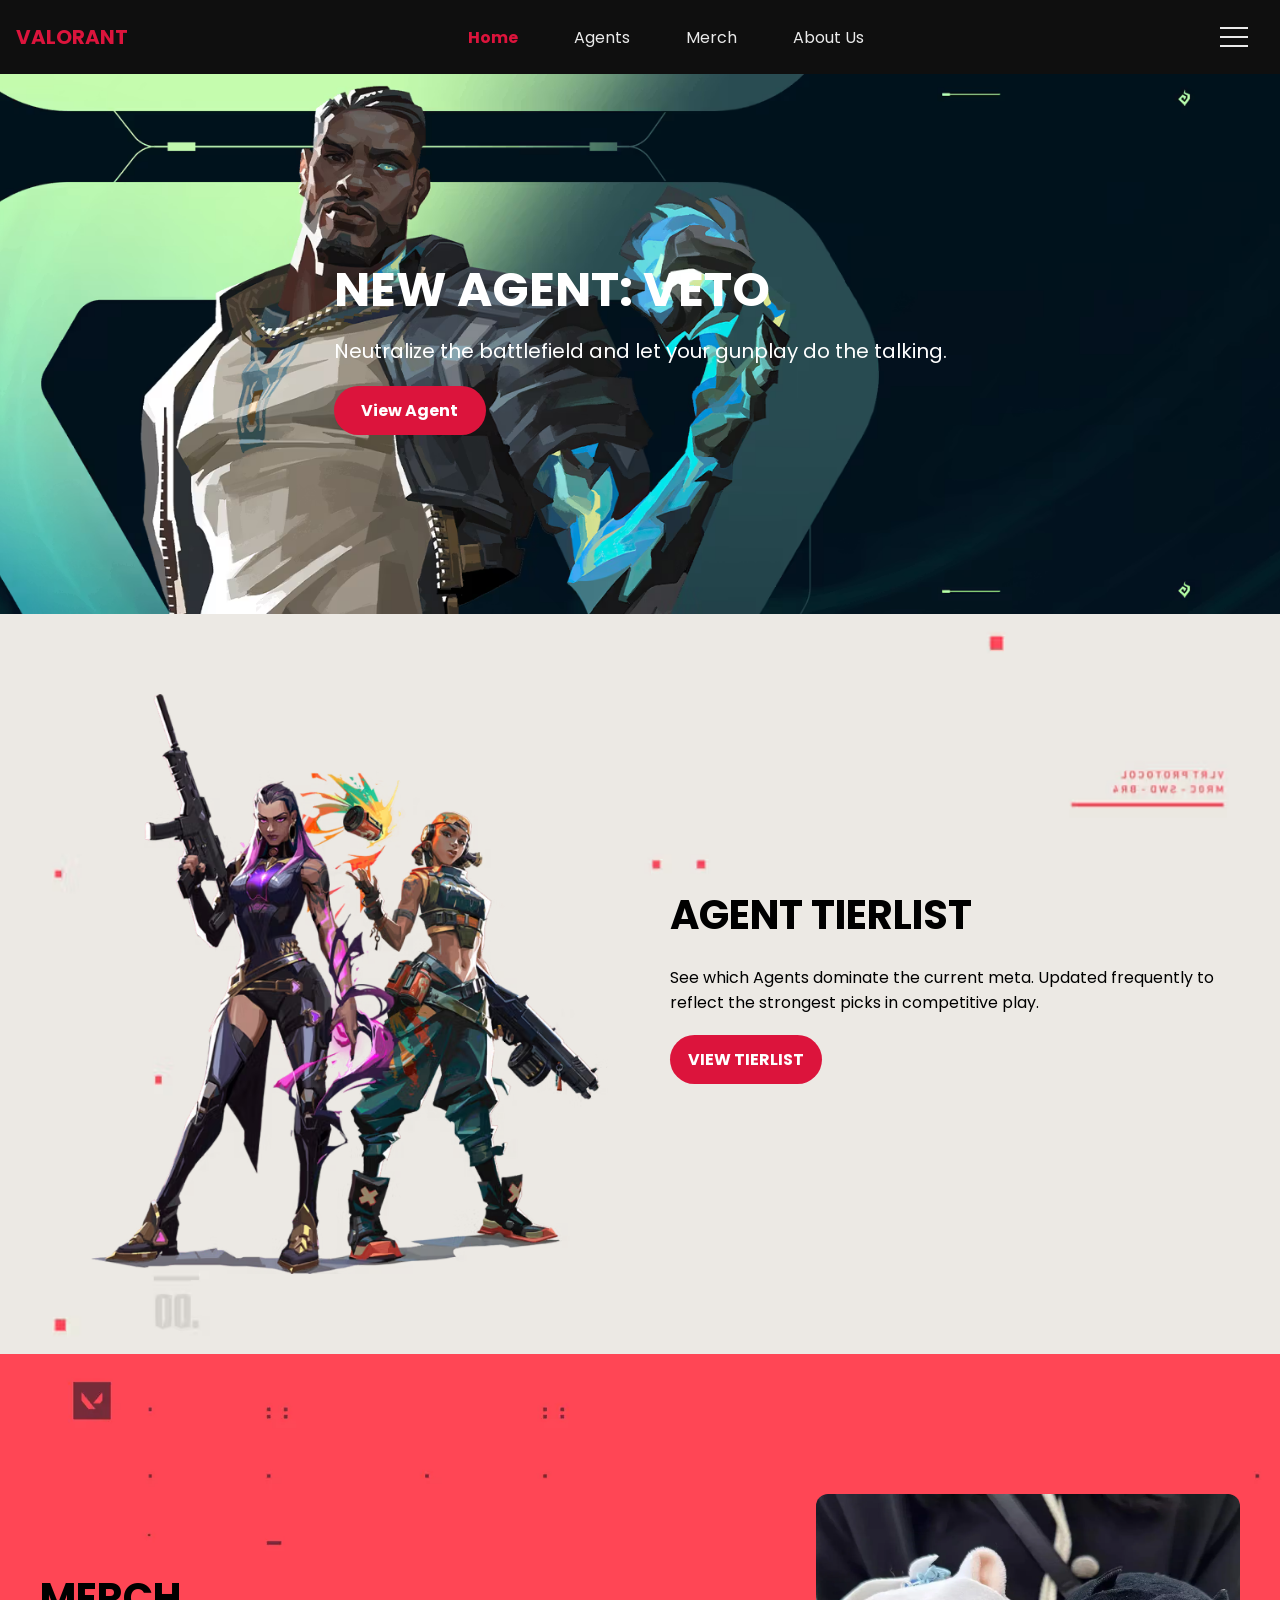
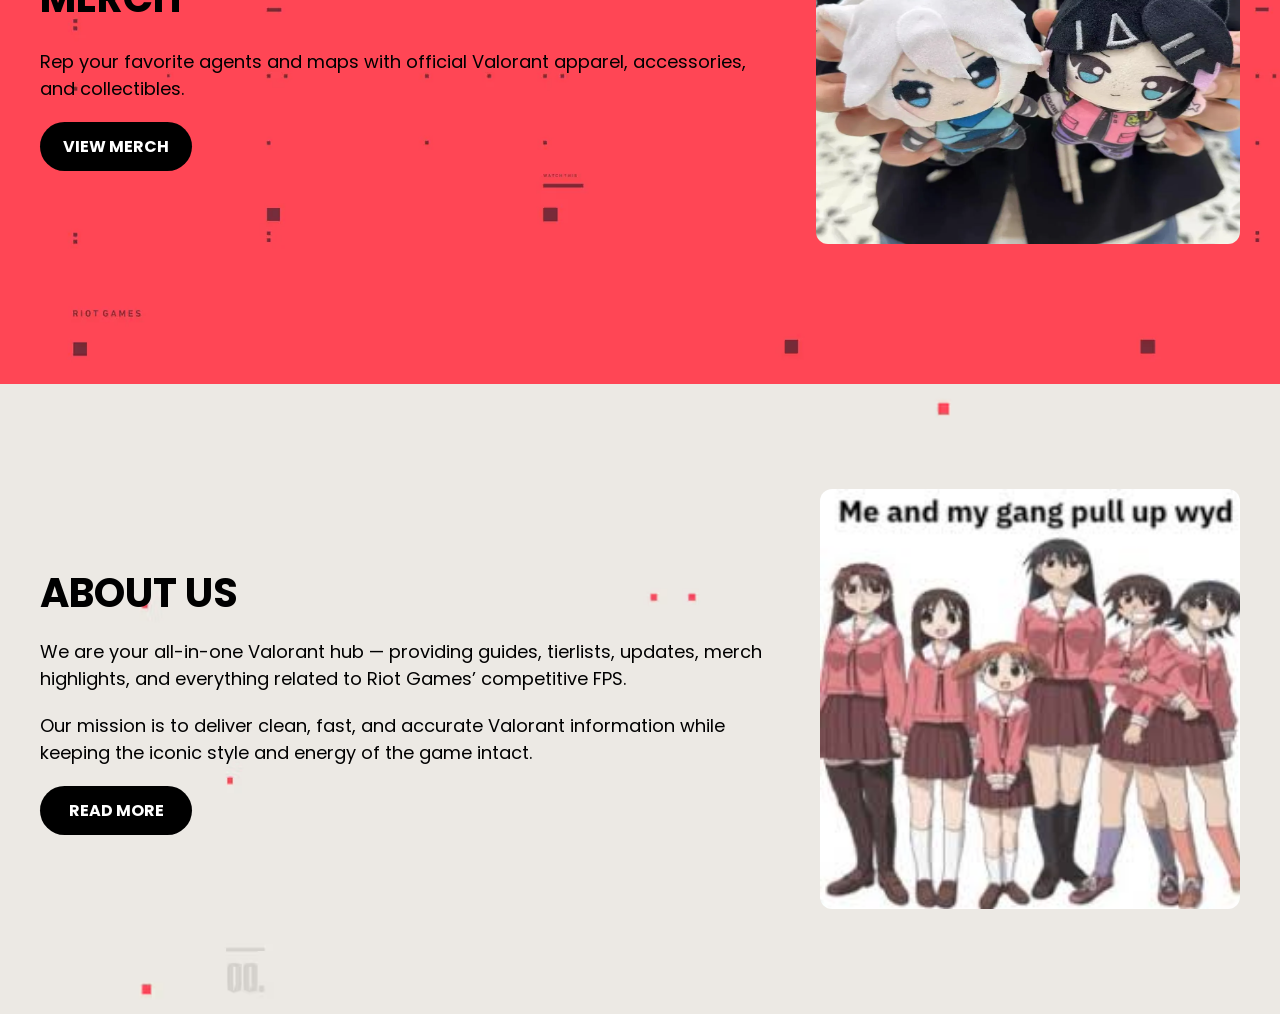
==== VAL/Index.html @ baebaed8 "Add files via upload" ====
<!DOCTYPE html>
<html>
<head>
  <title>Valorant</title>
  <link rel="stylesheet" href="style.css">
  <link rel="stylesheet" href="index.css">
  <link rel="stylesheet" href="home.css">
</head>

<body>
<!-- Welcome area shown to logged-in users -->
  <div id="welcomeUser" class="welcomeUser">
  Welcome, <span id="welcomeName"></span>
  <br>
  <a href="#" id="logoutLink" class="logout-link">Logout</a>
</div>

  <!-- NAVIGATION BAR -->
<nav class="top-nav" role="navigation">
    <div class="logo">VALORANT</div>
    <ul class="nav-links">
        <li><a href="Index.html">Home</a></li>
        <li><a href="Agents.html">Agents</a></li>
        <li><a href="Merch.html">Merch</a></li>
        <li><a href="About.html">About Us</a></li>
    </ul>
    <a href="#" id="arrowMenuBtn" class="hamburger-icon">
        <span></span>
        <span></span>
        <span></span>
    </a>
</nav>

<!-- SLIDER MENU -->
<div id="sliderMenu">
    <a href="#" id="closeSlider" class="hamburger-icon">
        <span></span>
        <span></span>
        <span></span>
    </a>
    <div class="slider-content">
        <a href="Login.html">Log In</a>
        <a href="SignUp.html">Sign Up</a>
        <a href="About.html">About Us</a>
    </div>
</div>

 <!-- HERO — NEW AGENT -->
 <section class="section-band hero-band">
  <div class="section-inner">
      <div class="hero-text">
          <h1>NEW AGENT: VETO</h1>
          <p>Neutralize the battlefield and let your gunplay do the talking.</p>
          <a class="btn" href="Agents.html">View Agent</a>
      </div>
  </div>
</section>


<!-- AGENT TIERLIST SECTION -->
<section class="section-band agents-band">
  <div class="section-inner">
      <img src="reynaraze.png" class="agents-img" alt="Agents Tierlist">
      <div class="agents-text">
          <h2>AGENT TIERLIST</h2>
          <p>See which Agents dominate the current meta. Updated frequently to reflect the strongest picks in competitive play.</p>
          <a href="Agents.html" class="btn">VIEW TIERLIST</a>
      </div>
  </div>
</section>

<!-- MERCH SECTION -->
<section class="section-band merch-band">
  <div class="section-inner">
      <div class="maps-text">
          <h2>MERCH</h2>
          <p>Rep your favorite agents and maps with official Valorant apparel, accessories, and collectibles.</p>
          <a href="Merch.html" class="btn btn-dark">VIEW MERCH</a>
      </div>
      <img src="plushie.webp" class="maps-img" alt="Valorant Merch">
  </div>
</section>

<!-- ABOUT US SECTION -->
<section class="section-band about-band">
  <div class="section-inner">
      <div class="info-text">
          <h2>ABOUT US</h2>
          <p>We are your all-in-one Valorant hub — providing guides, tierlists, updates, merch highlights, and everything related to Riot Games’ competitive FPS.</p>
          <p>Our mission is to deliver clean, fast, and accurate Valorant information while keeping the iconic style and energy of the game intact.</p>
          <a href="About.html" class="btn btn-dark">READ MORE</a>
      </div>
      <img src="aboutushome.png" class="info-img" alt="About Us">
  </div>
</section>

  </main>

  <script src="nav.js"></script>
  <script src="scroll-anim.js"></script>

</body>
</html>
---- VAL/style.css ----
/* Index-specific styles were moved to `index.css` — link `index.css` in Index.html  */

/* === Global theme variables (crimson + matte black) === */
:root{
  --primary: #dc143c;        /* primary accent color (crimson) */
  --matte-black: #0f0f0f;    /* base background for the app */
  --bg: var(--matte-black);  /* page background */
  --text: #eaeaea;           /* default text color on dark bg */
  --card-bg: #121212;        /* card background */
  --muted: #9b9b9b;          /* subdued / secondary text */
}
/* Original navigation styles (existing site rules) */
ul {
  list-style-type: none;
  margin: 0;
  padding: 0;
  overflow: hidden;
  background-color: var(--matte-black);
  position: relative;
}

ul li {
  float: left;
}

ul li.right {
  float: right;
}

ul li a {
  display: block;
  color: var(--text);
  text-align: center;
  padding: 14px 16px;
  text-decoration: none;
  font-size: 16px;
}

#folderBtn span {
  margin-right: 6px;
}

ul li a:hover {
  background-color: var(--card-bg);
  color: var(--primary);
  cursor: pointer;
}

/* `#arrowMenuBtn span` moved to index.css to make it index-only */

#bg {
  background-color: var(--bg);
}

.Page {
    
    text-align: center;
    
}

.header {
    display: flex;
    justify-content: space-between;
    padding: 20px;
}

/* === Top navigation (site-wide layout + colors) === */
.top-nav{
  display:flex;
  align-items:center;
  justify-content:space-between;
  padding: 12px 16px;
  background: var(--matte-black);
  position: relative;
}
.top-nav .logo{
  color: var(--primary);
  font-weight:700;
  font-size:20px;
}
.nav-links{
  list-style:none;
  display:flex;
  gap: 16px;
  margin:0;
  padding:0;
}
.nav-links a{
  color: var(--text);
  padding: 10px 8px;
  text-decoration:none;
}
.nav-underline{
  position:absolute;
  height:3px;
  background: var(--primary);
  bottom: 8px;
  left: 0;
  width: 0;
  transition: left 200ms ease, width 200ms ease;
  opacity: 0;
}

.nav-links a.active{ color: var(--primary); font-weight:700; }

/* Hide nav links on small screens (use slider) */
@media (max-width: 900px) {
  .nav-links{ display:none; }
  .top-nav .hamburger-icon{ display:inline-flex; }
}

/* Show top-nav burger on all screen sizes by default (we keep nav-links visible on large screens) */
.top-nav .hamburger-icon{ display:inline-flex; }

.menu {
    display: flex;
    justify-content: center;
    gap: 100px;
    margin-top: 40px;
}

.logout {
    padding:15px;
}

#Login {
  background-color: var(--card-bg);
    padding: 25px;
    width: 300px;
    border-radius: 20px;
    color: var(--text);
}

.Loginbody {
    margin: 0;
    height: 100vh;
    display: flex;
    justify-content: center;  
    align-items: center;     
  background: var(--bg);     
}

/* === Slider menu container (off-canvas navigation) === */
#sliderMenu {
  display: none;
  position: fixed;
  top: 8px; /* margin top for vertical offset */
  right: 0;
  width: 260px; /* slightly wider for nicer layout */
  height: calc(100% - 20px);
  background: var(--matte-black);
  box-shadow: -2px 0 5px rgba(0,0,0,0.2);
  z-index: 1000;
  text-align: center; /* center links inside */
  /* center content when open (set via #sliderMenu.open) */
  padding: 12px 16px;
  overflow-y: auto; /* keep usable on small screens */
}

/* === Slider menu inner content (vertical links stack) === */
.slider-content {
  display: flex;
  flex-direction: column;
  gap: 12px;
  margin-top: 0;
  width: 100%;
  align-items: center;
}

/* === Slider menu link appearance === */
#sliderMenu .slider-content a {
  display: block;
  color: var(--text);
  padding: 12px 8px;
  width: 100%;
  box-sizing: border-box;
  text-decoration: none;
}


/* === Generic "login required" prompt style (used across pages) === */
.auth-prompt{
  display:none;
  padding:20px;
  text-align:center;
  background: var(--card-bg);
  color: var(--text);
  margin-top:12px;
}

/* Keep weapons-specific ID for backwards compatibility */
#weaponsLoginPrompt{
  display:none;
  padding:20px;
  text-align:center;
  background: var(--card-bg);
  color: var(--text);
  margin-top:12px;
}

/* === Login / Sign-up container panel === */
#Login {
  background-color: var(--card-bg);
  padding: 25px;
  width: 300px;
  border-radius: 20px;
  color: var(--text);
}

.Loginbody {
  margin: 0;
  height: 100vh;
  display: flex;
  justify-content: center;
  align-items: center;
  background: var(--bg);
}

/* === Auth back-link (Login / Sign Up pages) === */
.auth-back-link{
  position:absolute;
  right:30px;
  top:30px;
  text-decoration:none;
  color:var(--text);
  font-size:18px;
}

/* === Shared auth form layout (Login / Sign Up) === */
.auth-form{
  display:flex;
  flex-direction:column;
  align-items:center;
  width:100%;
}

/* === Base auth input fields === */
.auth-input{
  width:240px;
  height:38px;
  margin-bottom:16px;
  font-size:16px;
  border-radius:6px;
  border:1px solid rgba(255,255,255,0.08);
  padding:0 12px;
  box-sizing:border-box;
}

/* === Auth password wrapper (for eye toggle button) === */
.auth-password-wrapper{
  position:relative;
  display:block;
  width:240px;
  margin-bottom:2px;
}

/* === Extra padding on inputs that have a toggle eye button === */
.auth-input--with-toggle{
  padding-right:40px;
}

/* === Password visibility toggle button (eye icon button) === */
.auth-toggle-btn{
  position:absolute;
  right:5px;
  top:50%;
  transform:translateY(-50%);
  background:none;
  border:none;
  cursor:pointer;
}

/* === Eye icon size in toggle button === */
.auth-eye-icon{
  font-size:22px;
}

/* === Primary auth action button (Login / Sign Up submit) === */
.auth-submit-btn{
  width:240px;
  height:38px;
  font-size:16px;
  border-radius:6px;
  background:var(--primary);
  color:#fff;
  border:none;
  cursor:pointer;
}

/* Base navbar layout for all pages */
nav, .nav-links {
  display: flex;
  justify-content: space-around;
  align-items: center;
  height: var(--nav-height);
}
.nav-links a {
  color: var(--text);
  text-decoration: none;
  padding: 10px 16px;
}
.nav-links a:hover {
  color: var(--primary);
}

.btn {
  font-weight: 600;
  padding: 12px 24px;
  border-radius: 32px;
  background: var(--primary);
  color: #fff;
  border: none;
  transition: all 0.3s ease;
  cursor: pointer;
}
.btn:hover {
  background: #ff1a3c;
}

footer {
  background: var(--matte-black);
  color: var(--muted);
  padding: 40px 16px;
  text-align: center;
}
---- VAL/index.css ----
@import url('https://fonts.googleapis.com/css2?family=Poppins:wght@300;400;600;700&display=swap');

:root{
  /* Navbar height: adjust once here for consistent thickness across header elements */
  --nav-height: 50px; /* change this to make navbar thicker or thinner */
  /* Theme variables */
  --primary: #dc143c; /* crimson */
  --matte-black: #0f0f0f; /* matte black */
  --bg: var(--matte-black);
  --text: #eaeaea;
  --card-bg: #121212;
  --muted: #9b9b9b;
}

* {
  margin: 0;
  padding: 0;
}

body{
  font-family: 'Poppins', sans-serif;
  background: var(--bg);
  color: var(--text);
}

html{
  scroll-behavior: smooth;
}

p{
  color: var(--muted);
}

/* Transition */
a, .btn{
  transition: all 300ms ease;
}

/* navigation */
nav, .nav-links {
  display: flex; /* left and right content */
}

nav{
  justify-content: space-around;
  align-items: center;
  height: var(--nav-height);
}

.nav-links{
  gap: 24px; /* slightly tighter spacing to match nav height */
  list-style: none; /* remove bullet */
  font-size: 20px; /* reduced font to better fit the new nav height */
}

a{
  color: var(--text);
  text-decoration: none;
  text-decoration-color: var(--text);
}

a:hover{
  color: var(--primary);
  text-decoration-color: var(--primary);
}

.logo{
  font-size: 28px; /* slightly smaller to better match new nav height */
  color: var(--primary);
}

.logo:hover{
  cursor: default;
}

/* hamburger menu */
#hamburger-nav{
  display: none;
}
.hamburger-menu{
  position: relative;
  display: inline-block;
}

.hamburger-icon{
  display: flex;
  flex-direction: column;
  justify-content: space-between;
  height: 20px; /* adjusted to keep proportions with navbar height */
  width: 28px;
  cursor: pointer;
}

.hamburger-icon span{
  width: 100%;
  height: 2px;
  background-color: var(--text);
  transition: all 0.3s ease-in-out;
}

.menu-links {
  position: absolute;
  top: 100%;
  right: 0;
  background-color: var(--card-bg);
  width: fit-content;
  max-height: 0;
  overflow: hidden;
  transition: all 0.3s ease-in-out;
}

.menu-links a{
   display: block;
   padding: 10px;
   text-align: center;
  font-size: 24px;
  color: var(--text);
   text-decoration: none;
   transition: all 0.3s ease-in-out;
}

.menu-links li{
  list-style: none;
}

.menu-links.open{
  max-height: 300px;
}

.hamburger-icon.open span:first-child{
  transform: rotate(45deg) translate(10px,5px);
}
.hamburger-icon.open span:nth-child(2){
  opacity: 0;
}
.hamburger-icon.open span:last-child{
  transform: rotate(-45deg) translate(10px,-5px);
}

/* When the slider is open via class */
#sliderMenu.open{
  display: flex; /* show as flex so contents align vertically */
  flex-direction: column;
  justify-content: center;
  align-items: center;
}

/* Make nav/slider hamburger lines white when used as menu controls */
#arrowMenuBtn span,
#closeSlider span{
  background-color: var(--text);
}
#arrowMenuBtn span{
  vertical-align: middle;
}

#arrowMenuBtn{
  padding: 14px 16px;
}

#closeSlider{
  position: absolute;
  top: 10px;
  right: 10px;
  margin: 0;
  padding: 6px;
  z-index: 1010;
}

/* sections */
section{
  padding-top: 43px;
  height: auto;
  margin: 0 160px;
  box-sizing: border-box;
  min-height: fit-content;
}

.section-container{
  display: flex;
}

/* Cards grid and cards used for agents and weapons */
.cards-grid{
  display: grid;
  grid-template-columns: repeat(auto-fit, minmax(220px, 1fr));
  gap: 24px;
  align-items: start;
  width: 100%;
}
.card{
  background: var(--card-bg);
  border-radius: 16px;
  border: 1px solid rgba(255,255,255,0.04);
  padding: 16px;
  box-sizing: border-box;
  display: flex;
  gap: 12px;
  align-items: center;
}
.card .card-thumb img{
  width: 100px;
  height: 100px;
  object-fit: cover;
  border-radius: 8px;
}
.card .card-body h3{
  margin: 0 0 8px 0;
  font-size: 18px;
}
.card .card-body p{
  margin: 0 0 8px 0;
  font-size: 14px;
  color: var(--muted);
}
.tier{
  display: inline-block;
  background: #ffcd00;
  color: black;
  padding: 4px 8px;
  border-radius: 12px;
  font-weight: 700;
  font-size: 12px;
}
.tier.tier-s{ background: #FFD700; } /* gold */
.tier.tier-a{ background: #C0C0C0; } /* silver */
.tier.tier-b{ background: #87CEFA; } /* light blue */
.tier.tier-c{ background: #B0C4DE; } /* grey-blue */
/* New tier classes for T0, T1, T2, T3 */
.tier.t0{ background: var(--primary); color: #fff; } /* Meta - highest */
.tier.t1{ background: #ff6b6b; color: #fff; } /* Playable high */
.tier.t2{ background: #6c757d; color: #fff; } /* Niche */
.tier.t3{ background: #495057; color: #fff; } /* More niche */
.weapon-card .btn{ /* smaller buttons inside cards */
  width: auto;
  padding: 8px 12px;
}
.agent-card{ flex-direction: row; }
.agent-card .card-thumb img{ width: 120px; height: 120px; }
.agent-card .card-body{ flex: 1; }
.weapon-card{ flex-direction: column; align-items: flex-start; }

/* profile */
#profile{
  display: flex;
  justify-content: center;
  gap: 192px;
  height: 648px;
}

.section_pic-container{
  display: flex;
  width: 400px;
  height: 400px;
  border-radius: 320px;
  object-fit: fill;
  border: 5px solid var(--primary);
  overflow: hidden;
}

.section__text{
  align-self: center;
  text-align: center;
}

.section__text p{
  font-weight: 600;
}

.section__text__p1{
  text-align: center;
}

.section__text__p2{
  font-size: 28px;
  text-align: center;
  padding-bottom: 10px;
}

.title{
  font-size: 48px;
  text-align: center;
}

#socials-container{
  display: flex;
  justify-content: center;
  margin-top: 16px;
  gap: 16px;
}

/* icons */
.icon{
  cursor: pointer;
  height: 32px;
}

/* BUTTONS */
.btn-container{
  display: flex;
  justify-content: center;
  gap: 16px;
}

.btn{
  font-weight: 600;
  transition: all 300ms ease;
  padding: 16px;
  width: 128px;
  border-radius: 32px;
  background: var(--primary);
  color: #fff;
  border: none;
}

.btn-color-2{
  border: var(--primary) 1.6px solid;
  background: none;
  color: var(--text);
}

.btn-color-2:hover{
  cursor: pointer;
  background: var(--primary);
  color: #fff;
  border: var(--primary) 1.6px solid;
}

/* ABOUT */
#about{
  padding-top: 240px;
  position: relative;
}

.section-container{
  justify-content: center;
  display: flex;
  gap: 96px;
  padding-top: 48px;
  padding-bottom: 80px;
}

.about-pic{
  width: 400px;
  height: 400px;
  border-radius: 20%;
  overflow: hidden;
  display: flex;
  border: 3px solid var(--primary);
  margin: auto 0;
}

.details-container{
  padding: 24px;
  flex: 1;
  background: var(--card-bg);
  border-radius: 32px;
  border: 1.6px solid rgba(255,255,255,0.04);
  border-color: rgba(255,255,255,0.06);
  text-align: center;
  box-shadow: 0 4px 8px rgba(0,0,0,0.1);
  box-sizing: border-box;
}

.about-details-container{
  display: flex;
  flex-direction: column;
  justify-content: center;
}

.about-containers{
  display: flex;
  gap: 32px;
  margin-bottom: 32px;
  margin-top: 16px;
}

/* FOOTER SECTION */
footer{
  height: 281px;
  margin: 0 16px;
  background: var(--matte-black);
}

footer p{
  text-align: center;
  color: var(--muted);
}

#loginPrompt {
  display:none; 
  padding:20px; 
  text-align:center; 
  background: var(--card-bg); 
  color: var(--text); 
  margin-top:12px;
}

#welcomeUser {
  display:none; 
  padding: 12px 16px;
   background: var(--card-bg); 
   color: var(--text); 
   font-size:20px;
}

/* Hamburger toggle for index page only */
.hamburger-icon {
  display: flex;
  flex-direction: column;
  justify-content: space-between;
  height: 20px;
  width: 28px;
  cursor: pointer;
}
.hamburger-icon span {
  width: 100%;
  height: 2px;
  background-color: var(--text);
  transition: all 0.3s ease-in-out;
}
.hamburger-icon.open span:first-child {
  transform: rotate(45deg) translate(10px, 5px);
}
.hamburger-icon.open span:nth-child(2) {
  opacity: 0;
}
.hamburger-icon.open span:last-child {
  transform: rotate(-45deg) translate(10px, -5px);
}

section {
  padding: 40px 16px;
  min-height: fit-content;
  box-sizing: border-box;
}

.section-container {
  display: flex;
  flex-wrap: wrap;
  justify-content: center;
  gap: 24px;
}

.cards-grid {
  display: grid;
  grid-template-columns: repeat(auto-fit, minmax(220px, 1fr));
  gap: 24px;
  width: 100%;
}

#profile {
  display: flex;
  flex-wrap: wrap;
  justify-content: center;
  gap: 32px;
}

.section_pic-container, .about-pic {
  max-width: 400px;
  width: 100%;
  border-radius: 50%;
  overflow: hidden;
  border: 5px solid var(--primary);
}

.section__text, .details-container {
  flex: 1;
  text-align: center;
}

@media (max-width: 900px) {
  #profile, .section-container {
    flex-direction: column;
    align-items: center;
    gap: 16px;
  }
  
  .cards-grid {
    grid-template-columns: repeat(auto-fit, minmax(180px, 1fr));
  }
}
---- VAL/home.css ----
/* ======================================================
   GLOBAL SECTION BLOCKS (No scroll animation)
   ====================================================== */

   .section {
    width: 100%;
    padding: 120px 0;
    transition: 0.3s ease;
  }
  
  /* Hover animation for each section */
  .section:hover {
    transform: scale(1.015);
    box-shadow: 0 8px 26px rgba(0,0,0,0.25);
  }
  
  /* Full width centering */
  .section-inner,
  .hero-content,
  .info-content,
  .agents-content,
  .maps-content,
  .about-content {
    max-width: 1200px;
    margin: auto;
    display: flex;
    gap: 50px;
    align-items: center;
    justify-content: space-between;
  }
  
  /* ======================================================
     HERO SECTION (Dark band)
     ====================================================== */
.hero-band {
    background-image: url("homepageveto.png");
    background-size: cover;
    background-repeat: no-repeat;
    background-position: center;
    min-height: 60vh;          /* Shows the whole image */
    display: flex;
    align-items: center;
    justify-content: center;
    }
 
  .hero-text h1 {
    font-size: 48px;
    margin-bottom: 10px;
    color: #ffffff;
  }
  .hero-text p {
    font-size: 20px;
    margin-bottom: 20px;
    color: #ffffff;
  }
  
  /* ======================================================
     AGENT TIERLIST (White band)
     ====================================================== */
  
   .agents-band {
    background-image: url("whitebg.png"); /* your background */
    background-size: cover;
    background-repeat: no-repeat;
    background-position: center;
    min-height: 60vh;
    display: flex;
    align-items: center;
    justify-content: center;
  }
  
  .agents-img {
    width: 600px;
    height: 580px;
  }
  
  .agents-text h2 {
    color: #000000;
    font-size: 40px;
  }
  .agents-text p {
    color: #000000;
    margin: 20px 0;
  }
  
  /* ======================================================
     MERCH SECTION (Red band)
     ====================================================== */
  
   .merch-band {
    background-image: url("redbg.png"); /* change to your actual file */
    background-size: cover;
    background-repeat: no-repeat;
    background-position: center;
    min-height: 70vh;
    display: flex;
    align-items: center;
    justify-content: center;
    color: white;
    }
    
  
  .maps-img {
    width: 500px;
    height: 350px;
    background: #00000022;
    border-radius: 12px;
  }
  
  .maps-text h2 {
    color: #000000;
    font-size: 40px;
  }
  .maps-text p {
    color: #000000;
    margin: 20px 0;
    font-size: 18px;
  }
  
  /* ======================================================
     ABOUT US (White/light band)
     ====================================================== */
  
  .about-band {
    background-image: url("whitebg.png"); /* your background */
    background-size: cover;
    background-repeat: no-repeat;
    background-position: center;
    min-height: 70vh;
    display: flex;
    align-items: center;
    justify-content: center;
}

  
  .info-img {
    width: 600px;
    height: 420px;
    background: #ddd;
    border-radius: 12px;
  }
  
  .info-text h2 {
    color: #000000;
    font-size: 40px;
    margin-bottom: 15px;
  }
  
  .info-text p {
    margin-bottom: 20px;
    color: #000000;
    font-size: 18px;
  }
  
  /* ======================================================
     BUTTONS
     ====================================================== */
  
  .btn {
    padding: 12px 12px;
    background: var(--primary);
    border-radius: 30px;
    font-weight: 700;
    display: inline-block;
    color: white;
    text-decoration: none;
    transition: 0.25s ease;
    text-align: center;
  }
  
  .btn:hover {
    transform: scale(1.08);
  }
  
  .btn-dark {
    background: #000000;
    color:white;
  }
  
  .btn-dark:hover {
    background: #000000;
  }
  
  /* ======================================================
     RESPONSIVE
     ====================================================== */
  @media (max-width: 900px) {
    .hero-content,
    .agents-content,
    .maps-content,
    .info-content {
      flex-direction: column;
      text-align: center;
    }
  }
/* ==========================================================
   UNIVERSAL FULL-BLEED FIX FOR ALL SECTION BANDS
   ========================================================== */

   .section-band {
    width: 100vw;
    position: relative;
    left: 50%;
    right: 50%;
    margin-left: -50vw;
    margin-right: -50vw;
    padding: 80px 0;  /* vertical spacing only */
    overflow: hidden; /* prevents weird side gaps */
}

/* Centered content inside the full-bleed bands */
.section-inner {
    max-width: 1200px;
    margin: auto;
    padding: 0 20px;
    display: flex;
    gap: 50px;
    align-items: center;
  }
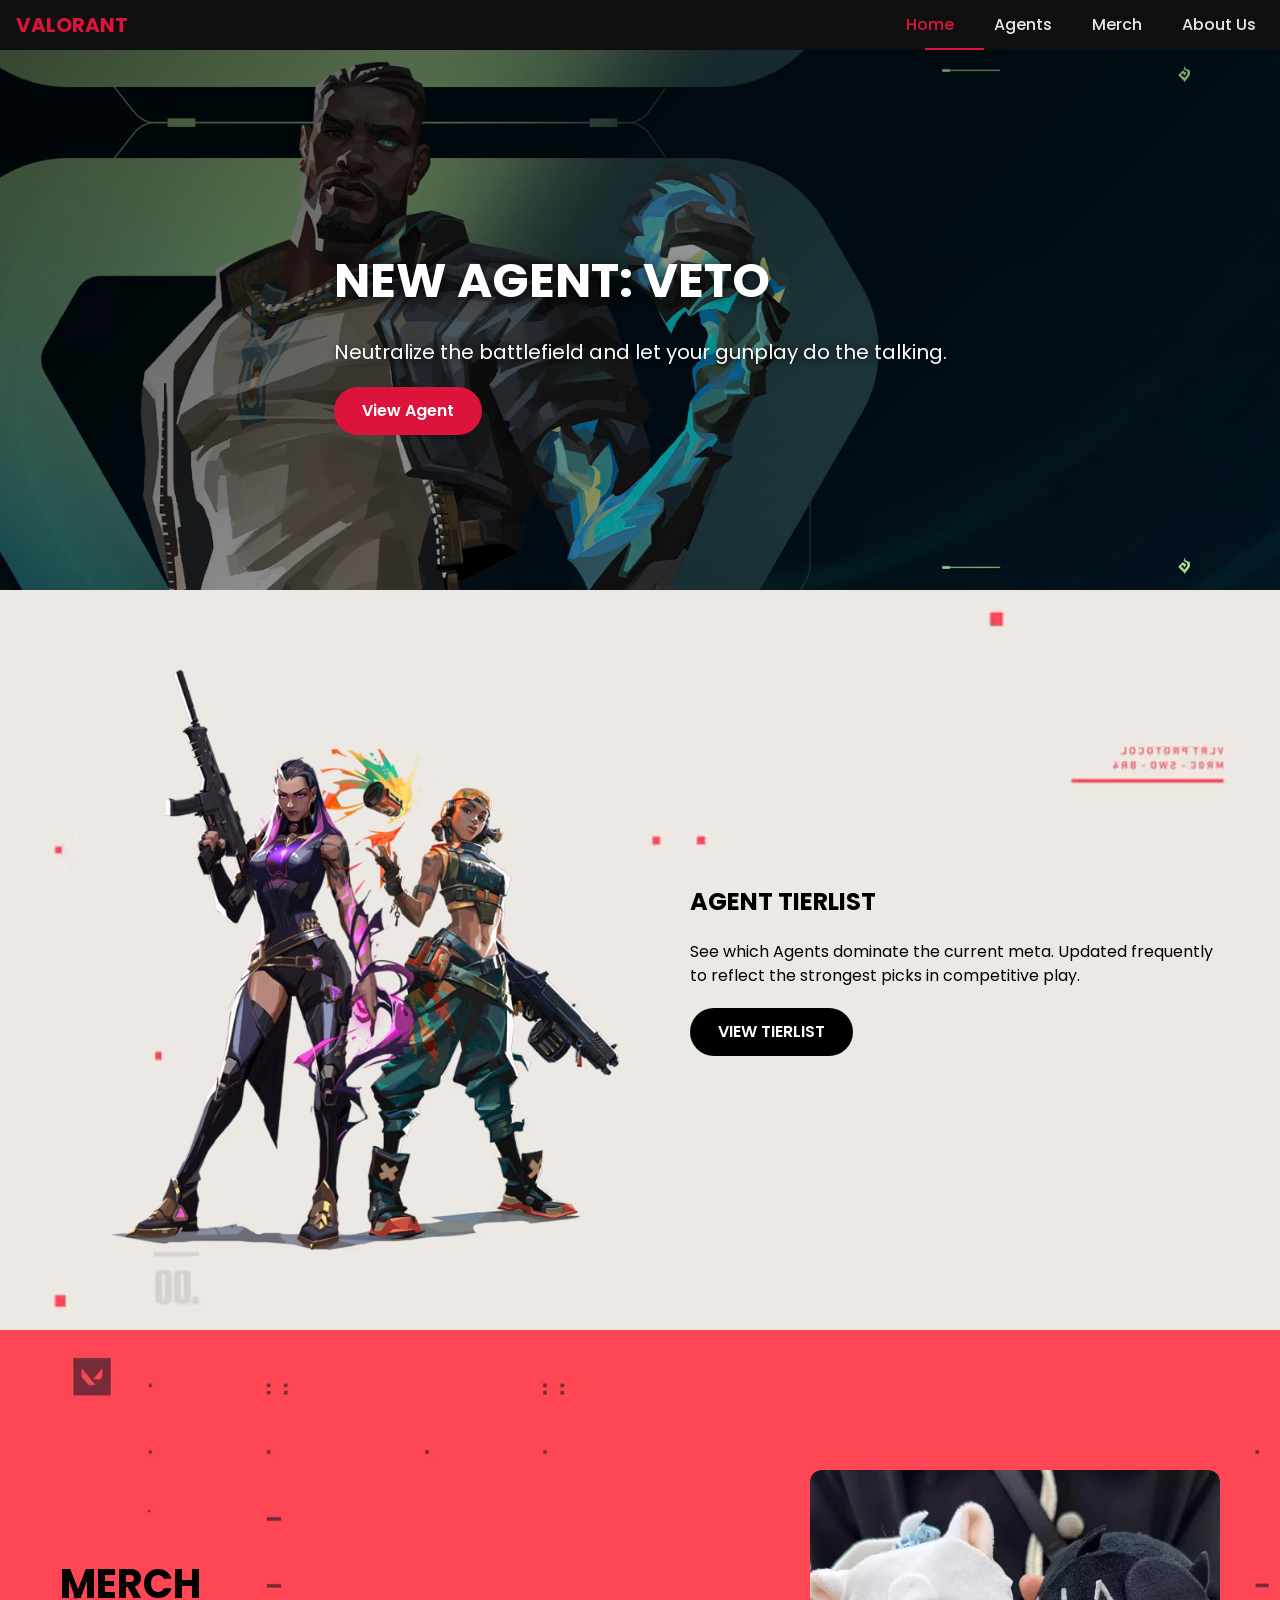
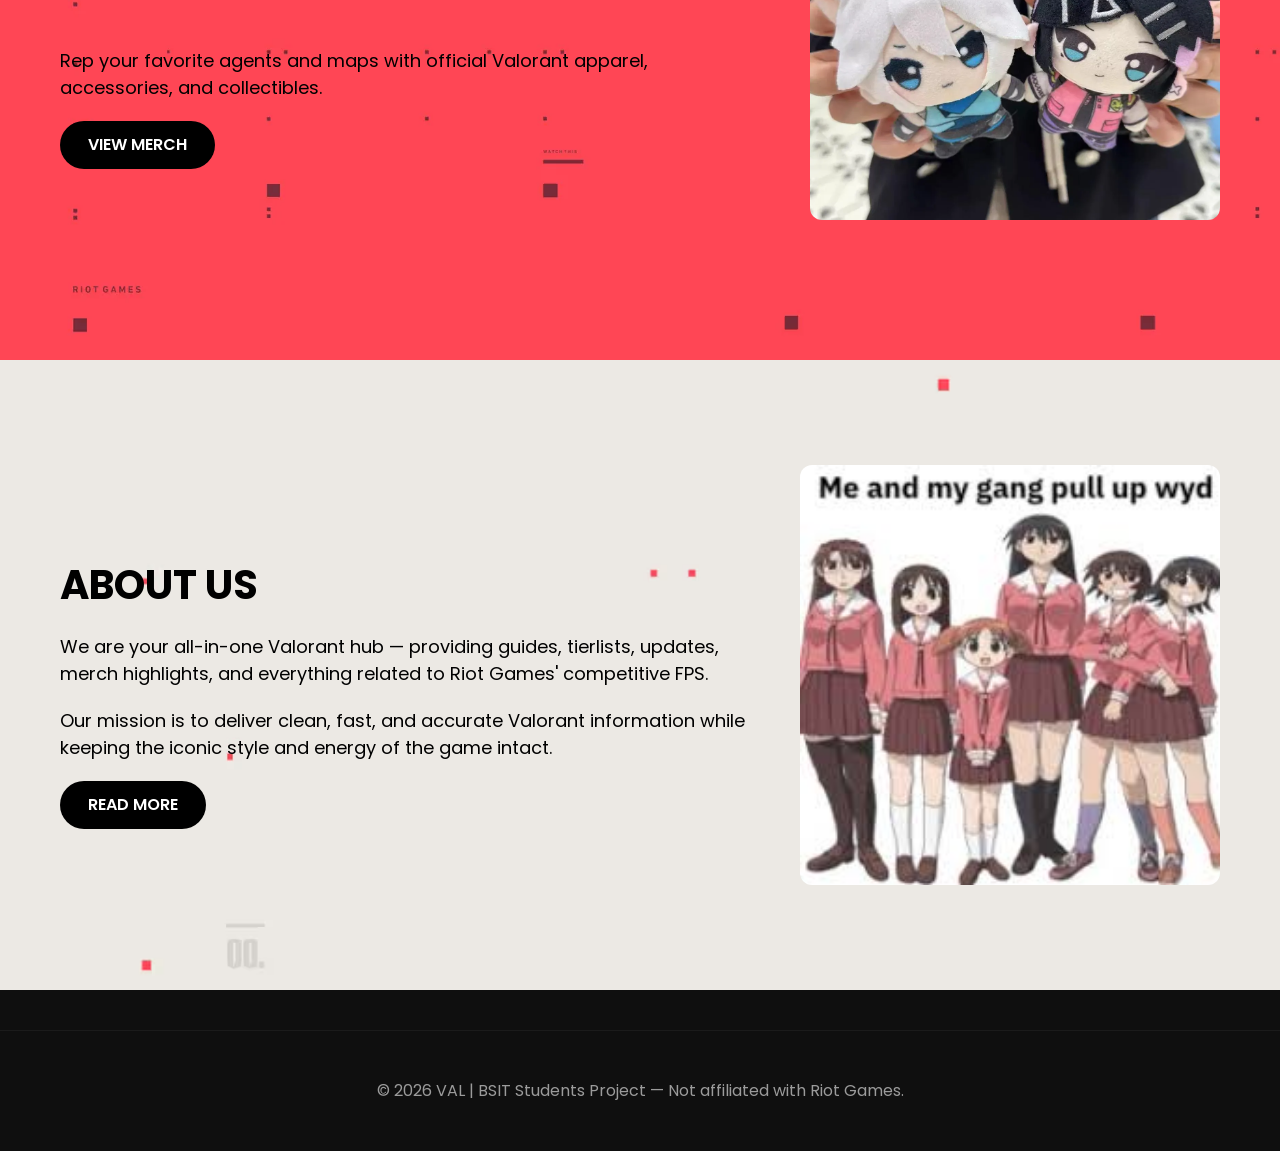
==== commit 44f4653f: "Consolidate CSS, fix scroll animation, add hero overlay, real weapon stats" ====
--- a/VAL/Index.html
+++ b/VAL/Index.html
@@ -1,103 +1,101 @@
-<!DOCTYPE html>
-<html>
-<head>
-  <title>Valorant</title>
-  <link rel="stylesheet" href="style.css">
-  <link rel="stylesheet" href="index.css">
-  <link rel="stylesheet" href="home.css">
-</head>
-
-<body>
-<!-- Welcome area shown to logged-in users -->
-  <div id="welcomeUser" class="welcomeUser">
-  Welcome, <span id="welcomeName"></span>
-  <br>
-  <a href="#" id="logoutLink" class="logout-link">Logout</a>
-</div>
-
-  <!-- NAVIGATION BAR -->
-<nav class="top-nav" role="navigation">
-    <div class="logo">VALORANT</div>
-    <ul class="nav-links">
-        <li><a href="Index.html">Home</a></li>
-        <li><a href="Agents.html">Agents</a></li>
-        <li><a href="Merch.html">Merch</a></li>
-        <li><a href="About.html">About Us</a></li>
-    </ul>
-    <a href="#" id="arrowMenuBtn" class="hamburger-icon">
-        <span></span>
-        <span></span>
-        <span></span>
-    </a>
-</nav>
-
-<!-- SLIDER MENU -->
-<div id="sliderMenu">
-    <a href="#" id="closeSlider" class="hamburger-icon">
-        <span></span>
-        <span></span>
-        <span></span>
-    </a>
-    <div class="slider-content">
-        <a href="Login.html">Log In</a>
-        <a href="SignUp.html">Sign Up</a>
-        <a href="About.html">About Us</a>
-    </div>
-</div>
-
- <!-- HERO — NEW AGENT -->
- <section class="section-band hero-band">
-  <div class="section-inner">
-      <div class="hero-text">
-          <h1>NEW AGENT: VETO</h1>
-          <p>Neutralize the battlefield and let your gunplay do the talking.</p>
-          <a class="btn" href="Agents.html">View Agent</a>
-      </div>
-  </div>
-</section>
-
-
-<!-- AGENT TIERLIST SECTION -->
-<section class="section-band agents-band">
-  <div class="section-inner">
-      <img src="reynaraze.png" class="agents-img" alt="Agents Tierlist">
-      <div class="agents-text">
-          <h2>AGENT TIERLIST</h2>
-          <p>See which Agents dominate the current meta. Updated frequently to reflect the strongest picks in competitive play.</p>
-          <a href="Agents.html" class="btn">VIEW TIERLIST</a>
-      </div>
-  </div>
-</section>
-
-<!-- MERCH SECTION -->
-<section class="section-band merch-band">
-  <div class="section-inner">
-      <div class="maps-text">
-          <h2>MERCH</h2>
-          <p>Rep your favorite agents and maps with official Valorant apparel, accessories, and collectibles.</p>
-          <a href="Merch.html" class="btn btn-dark">VIEW MERCH</a>
-      </div>
-      <img src="plushie.webp" class="maps-img" alt="Valorant Merch">
-  </div>
-</section>
-
-<!-- ABOUT US SECTION -->
-<section class="section-band about-band">
-  <div class="section-inner">
-      <div class="info-text">
-          <h2>ABOUT US</h2>
-          <p>We are your all-in-one Valorant hub — providing guides, tierlists, updates, merch highlights, and everything related to Riot Games’ competitive FPS.</p>
-          <p>Our mission is to deliver clean, fast, and accurate Valorant information while keeping the iconic style and energy of the game intact.</p>
-          <a href="About.html" class="btn btn-dark">READ MORE</a>
-      </div>
-      <img src="aboutushome.png" class="info-img" alt="About Us">
-  </div>
-</section>
-
-  </main>
-
-  <script src="nav.js"></script>
-  <script src="scroll-anim.js"></script>
-
-</body>
-</html>
+<!DOCTYPE html>
+<html lang="en">
+<head>
+  <meta charset="UTF-8">
+  <meta name="viewport" content="width=device-width, initial-scale=1">
+  <title>Valorant — Home</title>
+  <link rel="stylesheet" href="style.css">
+  <link rel="stylesheet" href="index.css">
+</head>
+
+<body>
+
+<div id="welcomeUser" class="welcomeUser">
+  Welcome, <span id="welcomeName"></span>
+  <a href="#" id="logoutLink" class="logout-link">Logout</a>
+</div>
+
+<nav class="top-nav" role="navigation" aria-label="Main navigation">
+  <div class="logo">VALORANT</div>
+  <ul class="nav-links">
+    <li><a href="Index.html">Home</a></li>
+    <li><a href="Agents.html">Agents</a></li>
+    <li><a href="Merch.html">Merch</a></li>
+    <li><a href="About.html">About Us</a></li>
+  </ul>
+  <div class="nav-underline" aria-hidden="true"></div>
+  <a href="#" id="arrowMenuBtn" class="hamburger-icon" aria-controls="sliderMenu" aria-expanded="false" aria-label="Open menu">
+    <span></span><span></span><span></span>
+  </a>
+</nav>
+
+<div id="sliderMenu" role="dialog" aria-modal="true" aria-hidden="true">
+  <a href="#" id="closeSlider" class="hamburger-icon" aria-label="Close menu">
+    <span></span><span></span><span></span>
+  </a>
+  <div class="slider-content">
+    <a href="Login.html">Log In</a>
+    <a href="SignUp.html">Sign Up</a>
+    <a href="About.html">About Us</a>
+  </div>
+</div>
+
+<main>
+  <!-- HERO -->
+  <section class="section-band hero-band">
+    <div class="section-inner">
+      <div class="hero-text">
+        <h1>NEW AGENT: VETO</h1>
+        <p>Neutralize the battlefield and let your gunplay do the talking.</p>
+        <a class="btn" href="Agents.html">View Agent</a>
+      </div>
+    </div>
+  </section>
+
+  <!-- AGENT TIERLIST -->
+  <section class="section-band agents-band scroll-reveal">
+    <div class="section-inner">
+      <img src="reynaraze.png" class="agents-img" alt="Agents Tierlist" loading="lazy">
+      <div class="agents-text">
+        <h2>AGENT TIERLIST</h2>
+        <p>See which Agents dominate the current meta. Updated frequently to reflect the strongest picks in competitive play.</p>
+        <a href="Agents.html" class="btn btn-dark">VIEW TIERLIST</a>
+      </div>
+    </div>
+  </section>
+
+  <!-- MERCH -->
+  <section class="section-band merch-band scroll-reveal">
+    <div class="section-inner">
+      <div class="maps-text">
+        <h2>MERCH</h2>
+        <p>Rep your favorite agents and maps with official Valorant apparel, accessories, and collectibles.</p>
+        <a href="Merch.html" class="btn btn-dark">VIEW MERCH</a>
+      </div>
+      <img src="plushie.webp" class="maps-img" alt="Valorant Merch" loading="lazy">
+    </div>
+  </section>
+
+  <!-- ABOUT US -->
+  <section class="section-band about-band scroll-reveal">
+    <div class="section-inner">
+      <div class="info-text">
+        <h2>ABOUT US</h2>
+        <p>We are your all-in-one Valorant hub — providing guides, tierlists, updates, merch highlights, and everything related to Riot Games' competitive FPS.</p>
+        <p>Our mission is to deliver clean, fast, and accurate Valorant information while keeping the iconic style and energy of the game intact.</p>
+        <a href="About.html" class="btn btn-dark">READ MORE</a>
+      </div>
+      <img src="aboutushome.png" class="info-img" alt="About Us" loading="lazy">
+    </div>
+  </section>
+
+  <!-- FOOTER -->
+  <footer>
+    <p>&copy; 2026 VAL | BSIT Students Project &mdash; Not affiliated with Riot Games.</p>
+  </footer>
+</main>
+
+<script src="nav.js"></script>
+<script src="scroll-anim.js"></script>
+</body>
+</html>
--- a/VAL/style.css
+++ b/VAL/style.css
@@ -1,327 +1,342 @@
-/* Index-specific styles were moved to `index.css` — link `index.css` in Index.html  */
-
-/* === Global theme variables (crimson + matte black) === */
-:root{
-  --primary: #dc143c;        /* primary accent color (crimson) */
-  --matte-black: #0f0f0f;    /* base background for the app */
-  --bg: var(--matte-black);  /* page background */
-  --text: #eaeaea;           /* default text color on dark bg */
-  --card-bg: #121212;        /* card background */
-  --muted: #9b9b9b;          /* subdued / secondary text */
-}
-/* Original navigation styles (existing site rules) */
-ul {
-  list-style-type: none;
-  margin: 0;
-  padding: 0;
-  overflow: hidden;
-  background-color: var(--matte-black);
-  position: relative;
-}
-
-ul li {
-  float: left;
-}
-
-ul li.right {
-  float: right;
-}
-
-ul li a {
-  display: block;
-  color: var(--text);
-  text-align: center;
-  padding: 14px 16px;
-  text-decoration: none;
-  font-size: 16px;
-}
-
-#folderBtn span {
-  margin-right: 6px;
-}
-
-ul li a:hover {
-  background-color: var(--card-bg);
-  color: var(--primary);
-  cursor: pointer;
-}
-
-/* `#arrowMenuBtn span` moved to index.css to make it index-only */
-
-#bg {
-  background-color: var(--bg);
-}
-
-.Page {
-    
-    text-align: center;
-    
-}
-
-.header {
-    display: flex;
-    justify-content: space-between;
-    padding: 20px;
-}
-
-/* === Top navigation (site-wide layout + colors) === */
-.top-nav{
-  display:flex;
-  align-items:center;
-  justify-content:space-between;
-  padding: 12px 16px;
-  background: var(--matte-black);
-  position: relative;
-}
-.top-nav .logo{
-  color: var(--primary);
-  font-weight:700;
-  font-size:20px;
-}
-.nav-links{
-  list-style:none;
-  display:flex;
-  gap: 16px;
-  margin:0;
-  padding:0;
-}
-.nav-links a{
-  color: var(--text);
-  padding: 10px 8px;
-  text-decoration:none;
-}
-.nav-underline{
-  position:absolute;
-  height:3px;
-  background: var(--primary);
-  bottom: 8px;
-  left: 0;
-  width: 0;
-  transition: left 200ms ease, width 200ms ease;
-  opacity: 0;
-}
-
-.nav-links a.active{ color: var(--primary); font-weight:700; }
-
-/* Hide nav links on small screens (use slider) */
-@media (max-width: 900px) {
-  .nav-links{ display:none; }
-  .top-nav .hamburger-icon{ display:inline-flex; }
-}
-
-/* Show top-nav burger on all screen sizes by default (we keep nav-links visible on large screens) */
-.top-nav .hamburger-icon{ display:inline-flex; }
-
-.menu {
-    display: flex;
-    justify-content: center;
-    gap: 100px;
-    margin-top: 40px;
-}
-
-.logout {
-    padding:15px;
-}
-
-#Login {
-  background-color: var(--card-bg);
-    padding: 25px;
-    width: 300px;
-    border-radius: 20px;
-    color: var(--text);
-}
-
-.Loginbody {
-    margin: 0;
-    height: 100vh;
-    display: flex;
-    justify-content: center;  
-    align-items: center;     
-  background: var(--bg);     
-}
-
-/* === Slider menu container (off-canvas navigation) === */
-#sliderMenu {
-  display: none;
-  position: fixed;
-  top: 8px; /* margin top for vertical offset */
-  right: 0;
-  width: 260px; /* slightly wider for nicer layout */
-  height: calc(100% - 20px);
-  background: var(--matte-black);
-  box-shadow: -2px 0 5px rgba(0,0,0,0.2);
-  z-index: 1000;
-  text-align: center; /* center links inside */
-  /* center content when open (set via #sliderMenu.open) */
-  padding: 12px 16px;
-  overflow-y: auto; /* keep usable on small screens */
-}
-
-/* === Slider menu inner content (vertical links stack) === */
-.slider-content {
-  display: flex;
-  flex-direction: column;
-  gap: 12px;
-  margin-top: 0;
-  width: 100%;
-  align-items: center;
-}
-
-/* === Slider menu link appearance === */
-#sliderMenu .slider-content a {
-  display: block;
-  color: var(--text);
-  padding: 12px 8px;
-  width: 100%;
-  box-sizing: border-box;
-  text-decoration: none;
-}
-
-
-/* === Generic "login required" prompt style (used across pages) === */
-.auth-prompt{
-  display:none;
-  padding:20px;
-  text-align:center;
-  background: var(--card-bg);
-  color: var(--text);
-  margin-top:12px;
-}
-
-/* Keep weapons-specific ID for backwards compatibility */
-#weaponsLoginPrompt{
-  display:none;
-  padding:20px;
-  text-align:center;
-  background: var(--card-bg);
-  color: var(--text);
-  margin-top:12px;
-}
-
-/* === Login / Sign-up container panel === */
-#Login {
-  background-color: var(--card-bg);
-  padding: 25px;
-  width: 300px;
-  border-radius: 20px;
-  color: var(--text);
-}
-
-.Loginbody {
-  margin: 0;
-  height: 100vh;
-  display: flex;
-  justify-content: center;
-  align-items: center;
-  background: var(--bg);
-}
-
-/* === Auth back-link (Login / Sign Up pages) === */
-.auth-back-link{
-  position:absolute;
-  right:30px;
-  top:30px;
-  text-decoration:none;
-  color:var(--text);
-  font-size:18px;
-}
-
-/* === Shared auth form layout (Login / Sign Up) === */
-.auth-form{
-  display:flex;
-  flex-direction:column;
-  align-items:center;
-  width:100%;
-}
-
-/* === Base auth input fields === */
-.auth-input{
-  width:240px;
-  height:38px;
-  margin-bottom:16px;
-  font-size:16px;
-  border-radius:6px;
-  border:1px solid rgba(255,255,255,0.08);
-  padding:0 12px;
-  box-sizing:border-box;
-}
-
-/* === Auth password wrapper (for eye toggle button) === */
-.auth-password-wrapper{
-  position:relative;
-  display:block;
-  width:240px;
-  margin-bottom:2px;
-}
-
-/* === Extra padding on inputs that have a toggle eye button === */
-.auth-input--with-toggle{
-  padding-right:40px;
-}
-
-/* === Password visibility toggle button (eye icon button) === */
-.auth-toggle-btn{
-  position:absolute;
-  right:5px;
-  top:50%;
-  transform:translateY(-50%);
-  background:none;
-  border:none;
-  cursor:pointer;
-}
-
-/* === Eye icon size in toggle button === */
-.auth-eye-icon{
-  font-size:22px;
-}
-
-/* === Primary auth action button (Login / Sign Up submit) === */
-.auth-submit-btn{
-  width:240px;
-  height:38px;
-  font-size:16px;
-  border-radius:6px;
-  background:var(--primary);
-  color:#fff;
-  border:none;
-  cursor:pointer;
-}
-
-/* Base navbar layout for all pages */
-nav, .nav-links {
-  display: flex;
-  justify-content: space-around;
-  align-items: center;
-  height: var(--nav-height);
-}
-.nav-links a {
-  color: var(--text);
-  text-decoration: none;
-  padding: 10px 16px;
-}
-.nav-links a:hover {
-  color: var(--primary);
-}
-
-.btn {
-  font-weight: 600;
-  padding: 12px 24px;
-  border-radius: 32px;
-  background: var(--primary);
-  color: #fff;
-  border: none;
-  transition: all 0.3s ease;
-  cursor: pointer;
-}
-.btn:hover {
-  background: #ff1a3c;
-}
-
-footer {
-  background: var(--matte-black);
-  color: var(--muted);
-  padding: 40px 16px;
-  text-align: center;
-}
-
-
+/* ============================================================
+   GLOBAL STYLESHEET — canonical source of truth for the site
+   (previously split across style.css + index.css + home.css)
+   ============================================================ */
+
+@import url('https://fonts.googleapis.com/css2?family=Poppins:wght@300;400;600;700&display=swap');
+
+/* ---- Theme variables ---- */
+:root {
+  --primary:       #dc143c;   /* crimson accent          */
+  --primary-dark:  #b3122b;
+  --matte-black:   #0f0f0f;
+  --bg:            var(--matte-black);
+  --text:          #eaeaea;
+  --card-bg:       #121212;
+  --muted:         #9b9b9b;
+  --nav-height:    50px;
+  --agents-gap:    16px;
+}
+
+/* ---- Reset / base ---- */
+*, *::before, *::after { box-sizing: border-box; }
+html { scroll-behavior: smooth; }
+body {
+  margin: 0;
+  font-family: 'Poppins', sans-serif;
+  background: var(--bg);
+  color: var(--text);
+  line-height: 1.5;
+}
+p { color: var(--muted); }
+img { max-width: 100%; height: auto; display: block; }
+a { color: var(--text); text-decoration: none; }
+ul { list-style: none; margin: 0; padding: 0; }
+
+/* ---- Navigation ---- */
+.top-nav {
+  display: flex;
+  align-items: center;
+  justify-content: space-between;
+  padding: 0 16px;
+  height: var(--nav-height);
+  background: var(--matte-black);
+  position: sticky;
+  top: 0;
+  z-index: 900;
+}
+.top-nav .logo {
+  font-size: 20px;
+  font-weight: 700;
+  color: var(--primary);
+  cursor: default;
+}
+.nav-links {
+  display: flex;
+  gap: 24px;
+  align-items: center;
+}
+.nav-links a {
+  color: var(--text);
+  padding: 10px 8px;
+  font-weight: 500;
+  transition: color 200ms ease;
+}
+.nav-links a:hover,
+.nav-links a.active {
+  color: var(--primary);
+}
+.nav-underline {
+  position: absolute;
+  bottom: 0;
+  left: 0;
+  width: 0;
+  height: 2px;
+  background: var(--primary);
+  transition: left 200ms ease, width 200ms ease;
+  opacity: 0;
+}
+
+/* Burger icon */
+.hamburger-icon {
+  display: none;              /* hidden on large screens, shown via media query */
+  flex-direction: column;
+  justify-content: space-between;
+  height: 20px;
+  width: 28px;
+  cursor: pointer;
+  background: none;
+  border: none;
+  padding: 0;
+}
+.hamburger-icon span {
+  display: block;
+  width: 100%;
+  height: 2px;
+  background: var(--text);
+  transition: transform 300ms ease, opacity 300ms ease;
+}
+.hamburger-icon.open span:first-child {
+  transform: rotate(45deg) translate(6px, 6px);
+}
+.hamburger-icon.open span:nth-child(2) { opacity: 0; }
+.hamburger-icon.open span:last-child {
+  transform: rotate(-45deg) translate(6px, -6px);
+}
+
+/* Slider menu (off-canvas) */
+#sliderMenu {
+  display: none;
+  position: fixed;
+  inset: var(--nav-height) 0 auto auto;
+  width: 260px;
+  height: calc(100vh - var(--nav-height));
+  background: var(--matte-black);
+  box-shadow: -2px 0 10px rgba(0,0,0,.4);
+  z-index: 1000;
+  padding: 40px 16px 16px;
+  overflow-y: auto;
+}
+#sliderMenu.open { display: flex; flex-direction: column; }
+.slider-content {
+  display: flex;
+  flex-direction: column;
+  gap: 12px;
+  align-items: stretch;
+}
+.slider-content a {
+  color: var(--text);
+  padding: 12px;
+  border-radius: 6px;
+  transition: background 200ms ease;
+}
+.slider-content a:hover { background: var(--card-bg); color: var(--primary); }
+
+@media (max-width: 900px) {
+  .nav-links       { display: none; }
+  .top-nav .hamburger-icon { display: flex; }
+}
+
+/* ---- Welcome bar (logged-in user banner) ---- */
+.welcomeUser {
+  display: none;
+  padding: 8px 16px;
+  background: var(--card-bg);
+  border-bottom: 1px solid rgba(255,255,255,0.04);
+  font-size: 14px;
+}
+.logout-link {
+  color: var(--primary);
+  font-weight: 600;
+  margin-left: 10px;
+}
+
+/* ---- Auth prompt (shown when not logged in) ---- */
+.auth-prompt {
+  display: none;
+  padding: 16px 20px;
+  text-align: center;
+  background: var(--card-bg);
+  border-radius: 10px;
+  margin: 20px 16px;
+  color: var(--text);
+}
+
+/* ---- Section layout helpers ---- */
+.section-container {
+  display: flex;
+  flex-wrap: wrap;
+  justify-content: center;
+  gap: 24px;
+  padding: 48px 20px;
+  max-width: 1400px;
+  margin: 0 auto;
+}
+
+/* ---- Scroll-reveal animation (driven by scroll-anim.js adding .show) ---- */
+.scroll-reveal {
+  opacity: 0;
+  transform: translateY(20px);
+  transition: opacity 600ms ease, transform 600ms ease;
+}
+.scroll-reveal.show {
+  opacity: 1;
+  transform: translateY(0);
+}
+
+/* ---- Cards (generic) ---- */
+.cards-grid {
+  display: grid;
+  grid-template-columns: repeat(auto-fit, minmax(220px, 1fr));
+  gap: 20px;
+  width: 100%;
+}
+.card {
+  background: var(--card-bg);
+  border-radius: 12px;
+  border: 1px solid rgba(255,255,255,0.05);
+  padding: 16px;
+  display: flex;
+  gap: 12px;
+  align-items: center;
+  transition: transform 220ms ease, box-shadow 220ms ease;
+}
+.card:hover {
+  transform: translateY(-4px);
+  box-shadow: 0 10px 24px rgba(0,0,0,.4);
+}
+.card .card-thumb img {
+  width: 100px;
+  height: 100px;
+  object-fit: cover;
+  border-radius: 8px;
+  flex-shrink: 0;
+}
+.card .card-body h3 { margin: 0 0 6px; font-size: 16px; }
+.card .card-body p  { margin: 0; font-size: 13px; color: var(--muted); }
+
+/* ---- Typography ---- */
+.title       { font-size: 36px; text-align: center; margin-bottom: 8px; }
+.section__text__p2 { text-align: center; color: var(--muted); margin-bottom: 24px; }
+
+/* ---- Buttons ---- */
+.btn {
+  display: inline-block;
+  padding: 12px 28px;
+  font-weight: 600;
+  border-radius: 30px;
+  background: var(--primary);
+  color: #fff;
+  border: none;
+  cursor: pointer;
+  transition: background 250ms ease, transform 150ms ease;
+}
+.btn:hover  { background: var(--primary-dark); transform: scale(1.04); }
+.btn-dark   { background: #000; }
+.btn-dark:hover { background: #1a1a1a; }
+.btn-color-2 {
+  background: transparent;
+  border: 2px solid var(--primary);
+  color: var(--text);
+}
+.btn-color-2:hover { background: var(--primary); color: #fff; }
+
+/* ---- Footer ---- */
+footer {
+  background: var(--matte-black);
+  border-top: 1px solid rgba(255,255,255,0.05);
+  color: var(--muted);
+  padding: 32px 16px;
+  text-align: center;
+  margin-top: 40px;
+}
+
+/* ---- Scrollbar hide for horizontal rows ---- */
+.no-scrollbar { scrollbar-width: none; }
+.no-scrollbar::-webkit-scrollbar { display: none; }
+
+/* ---- Auth / Login / SignUp pages ---- */
+.Loginbody {
+  margin: 0;
+  height: 100vh;
+  display: flex;
+  justify-content: center;
+  align-items: center;
+  background: var(--bg);
+}
+#Login {
+  background-color: var(--card-bg);
+  padding: 32px 28px;
+  width: 340px;
+  border-radius: 16px;
+  color: var(--text);
+  position: relative;
+}
+.auth-back-link {
+  position: absolute;
+  right: 24px;
+  top: -36px;
+  text-decoration: none;
+  color: var(--muted);
+  font-size: 14px;
+}
+.auth-back-link:hover { color: var(--primary); }
+.auth-form {
+  display: flex;
+  flex-direction: column;
+  align-items: center;
+  width: 100%;
+}
+.auth-input {
+  width: 240px;
+  height: 40px;
+  margin-bottom: 12px;
+  font-size: 15px;
+  border-radius: 6px;
+  border: 1px solid rgba(255,255,255,0.08);
+  background: rgba(255,255,255,0.04);
+  padding: 0 12px;
+  color: var(--text);
+  outline: none;
+}
+.auth-input:focus { border-color: var(--primary); }
+.auth-password-wrapper {
+  position: relative;
+  display: block;
+  width: 240px;
+  margin-bottom: 2px;
+}
+.auth-input--with-toggle { padding-right: 42px; }
+.auth-toggle-btn {
+  position: absolute;
+  right: 8px;
+  top: 50%;
+  transform: translateY(-50%);
+  background: none;
+  border: none;
+  cursor: pointer;
+  padding: 2px;
+}
+.auth-eye-icon { font-size: 20px; opacity: 0.7; }
+
+/* ---- Agent tier legend pills ---- */
+.tier {
+  display: inline-block;
+  padding: 4px 10px;
+  border-radius: 12px;
+  font-weight: 700;
+  font-size: 12px;
+}
+.tier.t0   { background: var(--primary); color: #fff; }
+.tier.t1   { background: #ff6b6b; color: #fff; }
+.tier.t2   { background: #6c757d; color: #fff; }
+.tier.t3   { background: #495057; color: #fff; }
+.tier-text  { font-size: 11px; color: var(--muted); margin-left: 4px; }
+
+/* Fix for tier-row gradient line (needs position relative on parent) */
+.tier-row { position: relative; }
+
+/* ---- Image loading optimization ---- */
+img[loading="lazy"] {
+  /* native lazy-load — browser handles it */
+}
--- a/VAL/index.css
+++ b/VAL/index.css
@@ -1,485 +1,132 @@
-@import url('https://fonts.googleapis.com/css2?family=Poppins:wght@300;400;600;700&display=swap');
-
-:root{
-  /* Navbar height: adjust once here for consistent thickness across header elements */
-  --nav-height: 50px; /* change this to make navbar thicker or thinner */
-  /* Theme variables */
-  --primary: #dc143c; /* crimson */
-  --matte-black: #0f0f0f; /* matte black */
-  --bg: var(--matte-black);
-  --text: #eaeaea;
-  --card-bg: #121212;
-  --muted: #9b9b9b;
-}
-
-* {
-  margin: 0;
-  padding: 0;
-}
-
-body{
-  font-family: 'Poppins', sans-serif;
-  background: var(--bg);
-  color: var(--text);
-}
-
-html{
-  scroll-behavior: smooth;
-}
-
-p{
-  color: var(--muted);
-}
-
-/* Transition */
-a, .btn{
-  transition: all 300ms ease;
-}
-
-/* navigation */
-nav, .nav-links {
-  display: flex; /* left and right content */
-}
-
-nav{
-  justify-content: space-around;
-  align-items: center;
-  height: var(--nav-height);
-}
-
-.nav-links{
-  gap: 24px; /* slightly tighter spacing to match nav height */
-  list-style: none; /* remove bullet */
-  font-size: 20px; /* reduced font to better fit the new nav height */
-}
-
-a{
-  color: var(--text);
-  text-decoration: none;
-  text-decoration-color: var(--text);
-}
-
-a:hover{
-  color: var(--primary);
-  text-decoration-color: var(--primary);
-}
-
-.logo{
-  font-size: 28px; /* slightly smaller to better match new nav height */
-  color: var(--primary);
-}
-
-.logo:hover{
-  cursor: default;
-}
-
-/* hamburger menu */
-#hamburger-nav{
-  display: none;
-}
-.hamburger-menu{
-  position: relative;
-  display: inline-block;
-}
-
-.hamburger-icon{
-  display: flex;
-  flex-direction: column;
-  justify-content: space-between;
-  height: 20px; /* adjusted to keep proportions with navbar height */
-  width: 28px;
-  cursor: pointer;
-}
-
-.hamburger-icon span{
-  width: 100%;
-  height: 2px;
-  background-color: var(--text);
-  transition: all 0.3s ease-in-out;
-}
-
-.menu-links {
-  position: absolute;
-  top: 100%;
-  right: 0;
-  background-color: var(--card-bg);
-  width: fit-content;
-  max-height: 0;
-  overflow: hidden;
-  transition: all 0.3s ease-in-out;
-}
-
-.menu-links a{
-   display: block;
-   padding: 10px;
-   text-align: center;
-  font-size: 24px;
-  color: var(--text);
-   text-decoration: none;
-   transition: all 0.3s ease-in-out;
-}
-
-.menu-links li{
-  list-style: none;
-}
-
-.menu-links.open{
-  max-height: 300px;
-}
-
-.hamburger-icon.open span:first-child{
-  transform: rotate(45deg) translate(10px,5px);
-}
-.hamburger-icon.open span:nth-child(2){
-  opacity: 0;
-}
-.hamburger-icon.open span:last-child{
-  transform: rotate(-45deg) translate(10px,-5px);
-}
-
-/* When the slider is open via class */
-#sliderMenu.open{
-  display: flex; /* show as flex so contents align vertically */
-  flex-direction: column;
-  justify-content: center;
-  align-items: center;
-}
-
-/* Make nav/slider hamburger lines white when used as menu controls */
-#arrowMenuBtn span,
-#closeSlider span{
-  background-color: var(--text);
-}
-#arrowMenuBtn span{
-  vertical-align: middle;
-}
-
-#arrowMenuBtn{
-  padding: 14px 16px;
-}
-
-#closeSlider{
-  position: absolute;
-  top: 10px;
-  right: 10px;
-  margin: 0;
-  padding: 6px;
-  z-index: 1010;
-}
-
-/* sections */
-section{
-  padding-top: 43px;
-  height: auto;
-  margin: 0 160px;
-  box-sizing: border-box;
-  min-height: fit-content;
-}
-
-.section-container{
-  display: flex;
-}
-
-/* Cards grid and cards used for agents and weapons */
-.cards-grid{
-  display: grid;
-  grid-template-columns: repeat(auto-fit, minmax(220px, 1fr));
-  gap: 24px;
-  align-items: start;
-  width: 100%;
-}
-.card{
-  background: var(--card-bg);
-  border-radius: 16px;
-  border: 1px solid rgba(255,255,255,0.04);
-  padding: 16px;
-  box-sizing: border-box;
-  display: flex;
-  gap: 12px;
-  align-items: center;
-}
-.card .card-thumb img{
-  width: 100px;
-  height: 100px;
-  object-fit: cover;
-  border-radius: 8px;
-}
-.card .card-body h3{
-  margin: 0 0 8px 0;
-  font-size: 18px;
-}
-.card .card-body p{
-  margin: 0 0 8px 0;
-  font-size: 14px;
-  color: var(--muted);
-}
-.tier{
-  display: inline-block;
-  background: #ffcd00;
-  color: black;
-  padding: 4px 8px;
-  border-radius: 12px;
-  font-weight: 700;
-  font-size: 12px;
-}
-.tier.tier-s{ background: #FFD700; } /* gold */
-.tier.tier-a{ background: #C0C0C0; } /* silver */
-.tier.tier-b{ background: #87CEFA; } /* light blue */
-.tier.tier-c{ background: #B0C4DE; } /* grey-blue */
-/* New tier classes for T0, T1, T2, T3 */
-.tier.t0{ background: var(--primary); color: #fff; } /* Meta - highest */
-.tier.t1{ background: #ff6b6b; color: #fff; } /* Playable high */
-.tier.t2{ background: #6c757d; color: #fff; } /* Niche */
-.tier.t3{ background: #495057; color: #fff; } /* More niche */
-.weapon-card .btn{ /* smaller buttons inside cards */
-  width: auto;
-  padding: 8px 12px;
-}
-.agent-card{ flex-direction: row; }
-.agent-card .card-thumb img{ width: 120px; height: 120px; }
-.agent-card .card-body{ flex: 1; }
-.weapon-card{ flex-direction: column; align-items: flex-start; }
-
-/* profile */
-#profile{
-  display: flex;
-  justify-content: center;
-  gap: 192px;
-  height: 648px;
-}
-
-.section_pic-container{
-  display: flex;
-  width: 400px;
-  height: 400px;
-  border-radius: 320px;
-  object-fit: fill;
-  border: 5px solid var(--primary);
-  overflow: hidden;
-}
-
-.section__text{
-  align-self: center;
-  text-align: center;
-}
-
-.section__text p{
-  font-weight: 600;
-}
-
-.section__text__p1{
-  text-align: center;
-}
-
-.section__text__p2{
-  font-size: 28px;
-  text-align: center;
-  padding-bottom: 10px;
-}
-
-.title{
-  font-size: 48px;
-  text-align: center;
-}
-
-#socials-container{
-  display: flex;
-  justify-content: center;
-  margin-top: 16px;
-  gap: 16px;
-}
-
-/* icons */
-.icon{
-  cursor: pointer;
-  height: 32px;
-}
-
-/* BUTTONS */
-.btn-container{
-  display: flex;
-  justify-content: center;
-  gap: 16px;
-}
-
-.btn{
-  font-weight: 600;
-  transition: all 300ms ease;
-  padding: 16px;
-  width: 128px;
-  border-radius: 32px;
-  background: var(--primary);
-  color: #fff;
-  border: none;
-}
-
-.btn-color-2{
-  border: var(--primary) 1.6px solid;
-  background: none;
-  color: var(--text);
-}
-
-.btn-color-2:hover{
-  cursor: pointer;
-  background: var(--primary);
-  color: #fff;
-  border: var(--primary) 1.6px solid;
-}
-
-/* ABOUT */
-#about{
-  padding-top: 240px;
-  position: relative;
-}
-
-.section-container{
-  justify-content: center;
-  display: flex;
-  gap: 96px;
-  padding-top: 48px;
-  padding-bottom: 80px;
-}
-
-.about-pic{
-  width: 400px;
-  height: 400px;
-  border-radius: 20%;
-  overflow: hidden;
-  display: flex;
-  border: 3px solid var(--primary);
-  margin: auto 0;
-}
-
-.details-container{
-  padding: 24px;
-  flex: 1;
-  background: var(--card-bg);
-  border-radius: 32px;
-  border: 1.6px solid rgba(255,255,255,0.04);
-  border-color: rgba(255,255,255,0.06);
-  text-align: center;
-  box-shadow: 0 4px 8px rgba(0,0,0,0.1);
-  box-sizing: border-box;
-}
-
-.about-details-container{
-  display: flex;
-  flex-direction: column;
-  justify-content: center;
-}
-
-.about-containers{
-  display: flex;
-  gap: 32px;
-  margin-bottom: 32px;
-  margin-top: 16px;
-}
-
-/* FOOTER SECTION */
-footer{
-  height: 281px;
-  margin: 0 16px;
-  background: var(--matte-black);
-}
-
-footer p{
-  text-align: center;
-  color: var(--muted);
-}
-
-#loginPrompt {
-  display:none; 
-  padding:20px; 
-  text-align:center; 
-  background: var(--card-bg); 
-  color: var(--text); 
-  margin-top:12px;
-}
-
-#welcomeUser {
-  display:none; 
-  padding: 12px 16px;
-   background: var(--card-bg); 
-   color: var(--text); 
-   font-size:20px;
-}
-
-/* Hamburger toggle for index page only */
-.hamburger-icon {
-  display: flex;
-  flex-direction: column;
-  justify-content: space-between;
-  height: 20px;
-  width: 28px;
-  cursor: pointer;
-}
-.hamburger-icon span {
-  width: 100%;
-  height: 2px;
-  background-color: var(--text);
-  transition: all 0.3s ease-in-out;
-}
-.hamburger-icon.open span:first-child {
-  transform: rotate(45deg) translate(10px, 5px);
-}
-.hamburger-icon.open span:nth-child(2) {
-  opacity: 0;
-}
-.hamburger-icon.open span:last-child {
-  transform: rotate(-45deg) translate(10px, -5px);
-}
-
-section {
-  padding: 40px 16px;
-  min-height: fit-content;
-  box-sizing: border-box;
-}
-
-.section-container {
-  display: flex;
-  flex-wrap: wrap;
-  justify-content: center;
-  gap: 24px;
-}
-
-.cards-grid {
-  display: grid;
-  grid-template-columns: repeat(auto-fit, minmax(220px, 1fr));
-  gap: 24px;
-  width: 100%;
-}
-
-#profile {
-  display: flex;
-  flex-wrap: wrap;
-  justify-content: center;
-  gap: 32px;
-}
-
-.section_pic-container, .about-pic {
-  max-width: 400px;
-  width: 100%;
-  border-radius: 50%;
-  overflow: hidden;
-  border: 5px solid var(--primary);
-}
-
-.section__text, .details-container {
-  flex: 1;
-  text-align: center;
-}
-
-@media (max-width: 900px) {
-  #profile, .section-container {
-    flex-direction: column;
-    align-items: center;
-    gap: 16px;
-  }
-  
-  .cards-grid {
-    grid-template-columns: repeat(auto-fit, minmax(180px, 1fr));
-  }
-}
-
-
-
+/* index.css — overrides specific to the home page */
+
+/* Welcome bar (user greeting when logged in) */
+.welcomeUser {
+  display: none;
+  padding: 12px 16px;
+  background: var(--card-bg);
+  font-size: 20px;
+}
+
+/* Home page sections (hero + tierlist + merch + about bands) */
+.section-band {
+  width: 100vw;
+  position: relative;
+  left: 50%;
+  right: 50%;
+  margin-left: -50vw;
+  margin-right: -50vw;
+  padding: 80px 0;
+  overflow: hidden;
+}
+.hero-band {
+  background-image: url("homepageveto.png");
+  background-size: cover;
+  background-repeat: no-repeat;
+  background-position: center;
+  min-height: 60vh;
+  display: flex;
+  align-items: center;
+  justify-content: center;
+}
+.hero-text h1 {
+  font-size: clamp(32px, 6vw, 48px);
+  margin-bottom: 10px;
+  color: #fff;
+  text-shadow: 0 2px 12px rgba(0,0,0,.7);
+}
+.hero-text p {
+  font-size: clamp(16px, 3vw, 20px);
+  margin-bottom: 20px;
+  color: #fff;
+  text-shadow: 0 1px 6px rgba(0,0,0,.6);
+}
+
+/* Section inner wrapper */
+.section-inner {
+  max-width: 1200px;
+  margin: auto;
+  padding: 0 20px;
+  display: flex;
+  gap: 50px;
+  align-items: center;
+  justify-content: space-between;
+}
+
+/* Tierlist section (white bg) */
+.agents-band {
+  background-image: url("whitebg.png");
+  background-size: cover;
+  background-repeat: no-repeat;
+  background-position: center;
+  min-height: 60vh;
+  display: flex;
+  align-items: center;
+  justify-content: center;
+}
+.agents-img { width: 600px; height: 580px; object-fit: cover; }
+.agents-text h2, .agents-text p { color: #000; }
+.agents-text p { margin: 20px 0; }
+
+/* Merch section (red bg) */
+.merch-band {
+  background-image: url("redbg.png");
+  background-size: cover;
+  background-repeat: no-repeat;
+  background-position: center;
+  min-height: 70vh;
+  display: flex;
+  align-items: center;
+  justify-content: center;
+}
+.maps-img {
+  width: 500px;
+  height: 350px;
+  border-radius: 12px;
+  object-fit: cover;
+}
+.maps-text h2 { color: #000; font-size: 40px; }
+.maps-text p { color: #000; font-size: 18px; margin: 20px 0; }
+
+/* About section (white bg) */
+.about-band {
+  background-image: url("whitebg.png");
+  background-size: cover;
+  background-repeat: no-repeat;
+  background-position: center;
+  min-height: 70vh;
+  display: flex;
+  align-items: center;
+  justify-content: center;
+}
+.info-img {
+  width: 600px;
+  height: 420px;
+  border-radius: 12px;
+  object-fit: cover;
+}
+.info-text h2 { color: #000; font-size: 40px; margin-bottom: 15px; }
+.info-text p { color: #000; font-size: 18px; margin-bottom: 20px; }
+
+/* Responsive — stack bands vertically on small screens */
+@media (max-width: 900px) {
+  .section-inner { flex-direction: column; text-align: center; }
+  .agents-img, .info-img { width: 100%; max-width: 480px; height: auto; }
+}
+
+/* Hero overlay — keeps white text readable over any background image */
+.hero-band {
+  position: relative;
+}
+.hero-band::before {
+  content: "";
+  position: absolute;
+  inset: 0;
+  background: linear-gradient(135deg, rgba(0,0,0,.72) 0%, rgba(0,0,0,.35) 60%, transparent 100%);
+  z-index: 1;
+  pointer-events: none;
+}
+.hero-band .section-inner {
+  position: relative;
+  z-index: 2;
+}
